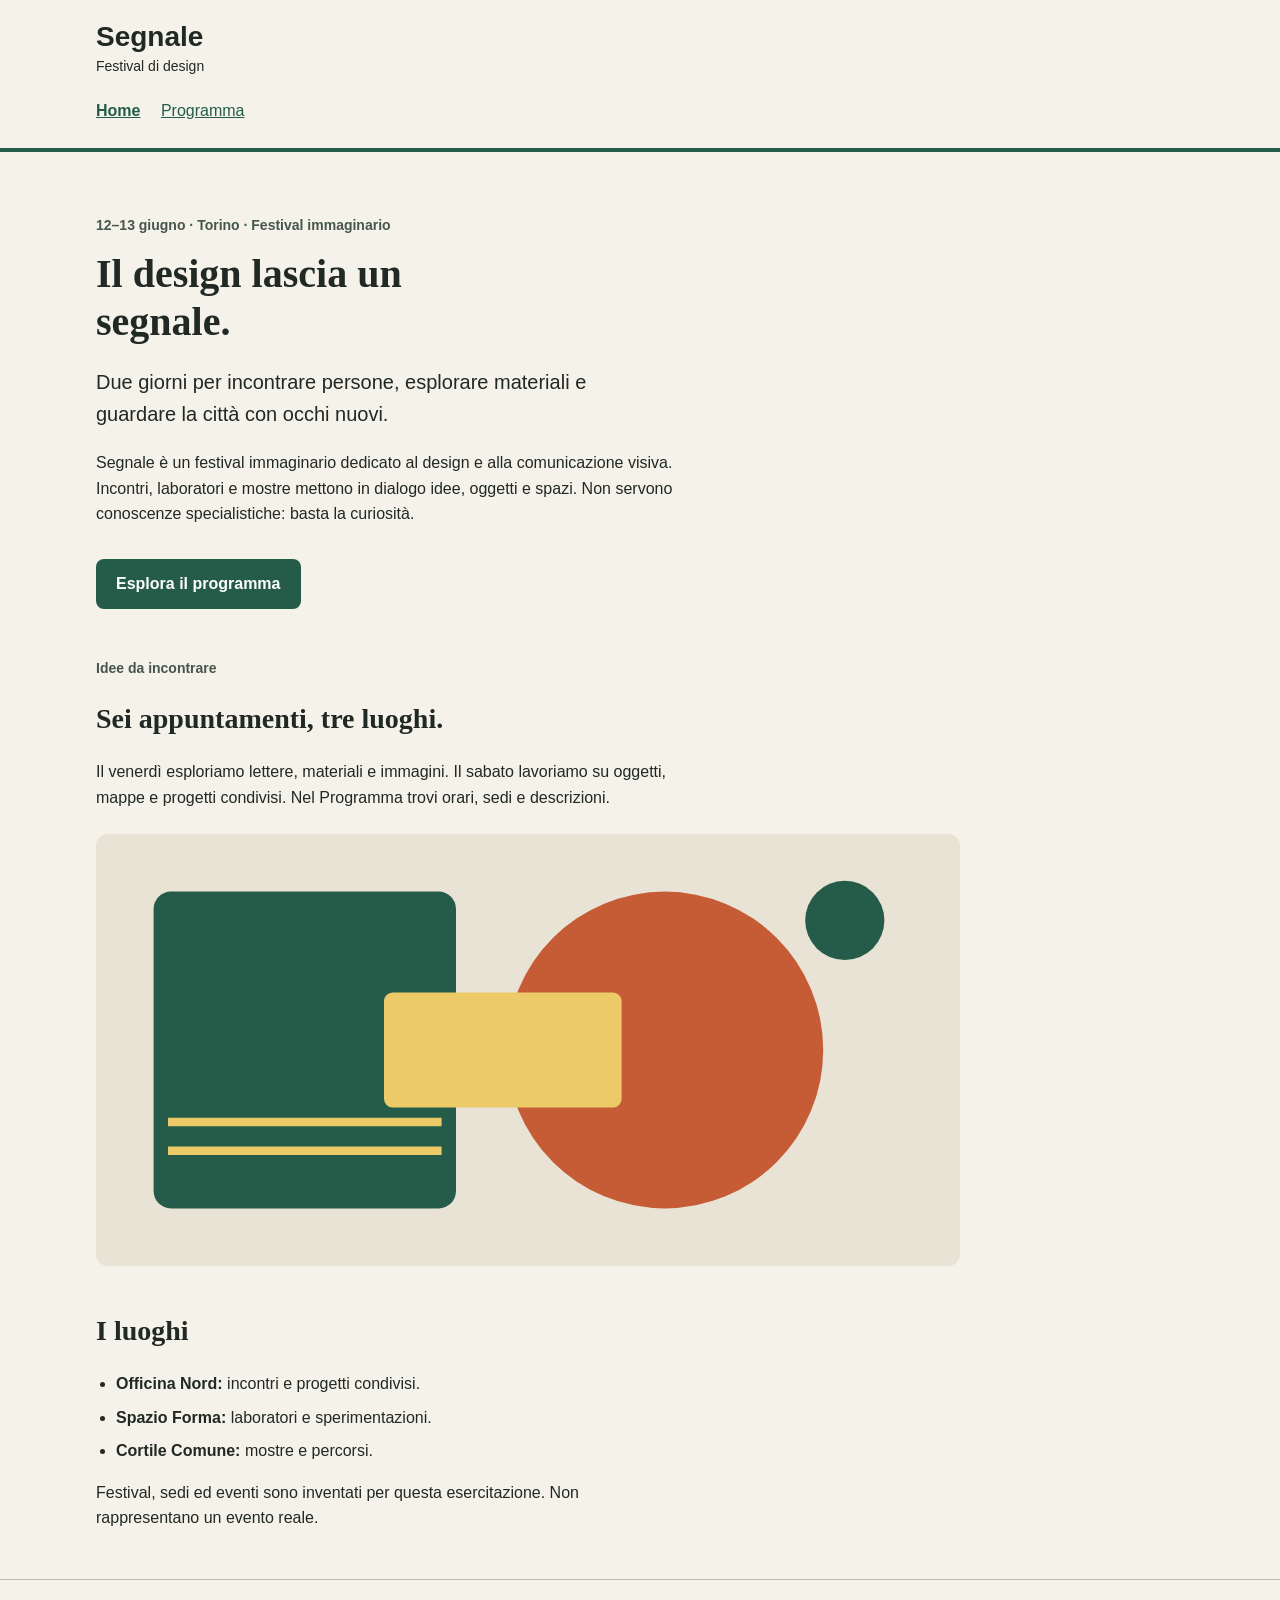
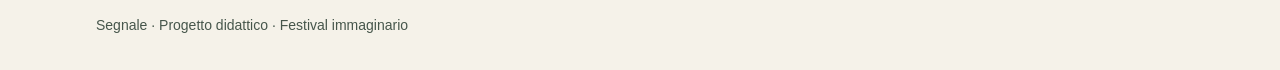
==== index.html @ 8daf419d "segnale" ====
<!doctype html>
<html lang="it">
<head>
  <meta charset="utf-8">
  <meta name="viewport" content="width=device-width, initial-scale=1">
  <title>Segnale — Festival di design</title>
  <link rel="stylesheet" href="style.css">
</head>
<body>
  <a class="skip-link" href="#contenuto">Vai al contenuto</a>
  <header class="site-header">
    <div class="container">
      <a class="brand" href="index.html">Segnale<span>Festival di design</span></a>
      <nav aria-label="Navigazione principale">
        <a href="index.html" aria-current="page">Home</a>
        <!-- Da completare: collegare questa voce alla pagina Programma. -->
        <a href="programma.html">Programma</a>
      </nav>
    </div>
  </header>

  <main id="contenuto" class="container">
    <section class="intro" aria-labelledby="titolo-home">
      <p class="eyebrow">12–13 giugno · Torino · Festival immaginario</p>
      <h1 id="titolo-home">Il design lascia un segnale.</h1>
      <p class="lead">Due giorni per incontrare persone, esplorare materiali e guardare la città con occhi nuovi.</p>
      <p class="reading-text">Segnale è un festival immaginario dedicato al design e alla comunicazione visiva. Incontri, laboratori e mostre mettono in dialogo idee, oggetti e spazi. Non servono conoscenze specialistiche: basta la curiosità.</p>
      <!-- Da completare: anche questo collegamento deve aprire il Programma. -->
      <a class="button-link" href="programma.html">Esplora il programma</a>
    </section>

    <section class="content-section" aria-labelledby="titolo-festival">
      <p class="eyebrow">Idee da incontrare</p>
      <h2 id="titolo-festival">Sei appuntamenti, tre luoghi.</h2>
      <p class="reading-text">Il venerdì esploriamo lettere, materiali e immagini. Il sabato lavoriamo su oggetti, mappe e progetti condivisi. Nel Programma trovi orari, sedi e descrizioni.</p>
      <img class="festival-image" src="assets/festival.svg" alt="Composizione geometrica di cerchi e rettangoli nei colori del festival" width="1200" height="600">
    </section>

    <section class="content-section" aria-labelledby="titolo-luoghi">
      <h2 id="titolo-luoghi">I luoghi</h2>
      <ul class="venues">
        <li><strong>Officina Nord:</strong> incontri e progetti condivisi.</li>
        <li><strong>Spazio Forma:</strong> laboratori e sperimentazioni.</li>
        <li><strong>Cortile Comune:</strong> mostre e percorsi.</li>
      </ul>
      <p class="reading-text">Festival, sedi ed eventi sono inventati per questa esercitazione. Non rappresentano un evento reale.</p>
    </section>
  </main>

  <footer class="site-footer"><div class="container"><p>Segnale · Progetto didattico · Festival immaginario</p></div></footer>
</body>
</html>
---- style.css ----
/* Stile iniziale: tipografia, colori e variabili CSS sono già predisposti.
   Lavoreremo su collegamenti, CSS condiviso e disposizione delle schede. */

/* Scelte comuni: ogni regola usa var() per richiamarne il valore. */
:root {
  --colore-primario: #245c49;
  --colore-primario-scuro: #173f32;
  --colore-sfondo: #f5f2e9;
  --colore-testo: #202923;
  --font-testo: Arial, Helvetica, sans-serif;
  --font-titoli: Georgia, "Times New Roman", serif;
}

* {
  box-sizing: border-box;
}

body {
  margin: 0;
  background: var(--colore-sfondo);
  color: var(--colore-testo);
  font-family: var(--font-testo);
  font-size: 1rem;
  line-height: 1.6;
}

a {
  color: var(--colore-primario);
}

a:hover {
  text-decoration-thickness: 3px;
}

a:focus-visible {
  outline: 3px solid var(--colore-testo);
  outline-offset: 4px;
}

.container {
  width: 92%;
  max-width: 68rem;
  margin: 0 auto;
}

.site-header {
  padding: 1.25rem 0;
  border-bottom: 4px solid var(--colore-primario);
}

.brand {
  display: inline-block;
  color: var(--colore-testo);
  font-size: 1.75rem;
  font-weight: bold;
  line-height: 1.2;
  text-decoration: none;
}

.brand span {
  display: block;
  margin-top: 0.25rem;
  font-size: 0.875rem;
  font-weight: normal;
}

nav {
  margin-top: 1rem;
}

nav a {
  display: inline-block;
  margin-right: 1rem;
  padding: 0.25rem 0;
}

nav a[aria-current="page"] {
  font-weight: bold;
}

.intro {
  padding: 3rem 0 1rem;
}

.eyebrow,
.event-meta {
  color: #46564b;
  font-size: 0.875rem;
  font-weight: bold;
}

h1,
h2,
h3 {
  font-family: var(--font-titoli);
  line-height: 1.2;
}

h1 {
  max-width: 18ch;
  margin: 0.75rem 0 1.25rem;
  font-size: 2.5rem;
}

h2 {
  font-size: 1.75rem;
}

h3 {
  margin: 0.5rem 0 0.75rem;
  font-size: 1.375rem;
}

.lead {
  max-width: 48ch;
  font-size: 1.25rem;
}

.reading-text {
  max-width: 65ch;
}

.button-link {
  display: inline-block;
  margin-top: 1rem;
  padding: 0.75rem 1.25rem;
  border-radius: 0.5rem;
  background: var(--colore-primario);
  color: #ffffff;
  font-weight: bold;
  text-decoration: none;
}

.button-link:hover {
  background: var(--colore-primario-scuro);
}

.content-section {
  margin: 2rem 0 3rem;
}

.festival-image {
  display: block;
  width: 100%;
  max-width: 54rem;
  height: auto;
  margin-top: 1.5rem;
  border-radius: 0.75rem;
}

.venues {
  padding-left: 1.25rem;
}

.venues li {
  margin-bottom: 0.5rem;
}

.event-grid {
  display: grid;
  grid-template-columns: minmax(0, 1fr);
  gap: 1.5rem;
}

@media (min-width: 600px) {
  .event-grid {
    grid-template-columns: repeat(2, minmax(0, 1fr));
  }
}

.event-grid > .event-card {
  min-width: 0;
}

.event-body {
  overflow-wrap: anywhere;
}

.event-card {
  margin-bottom: 1.5rem;
  overflow: hidden;
  border: 1px solid #b7c0b7;
  border-radius: 0.75rem;
  background: #ffffff;
}

.event-card img {
  display: block;
  width: 100%;
  height: auto;
}

.event-body {
  padding: 1.25rem;
}

.event-body p:last-child {
  margin-bottom: 0;
}

.event-place {
  color: #46564b;
  font-size: 0.875rem;
}

.site-footer {
  padding: 1.25rem 0;
  border-top: 1px solid #b7c0b7;
  color: #46564b;
  font-size: 0.875rem;
}

.skip-link {
  position: absolute;
  top: -6rem;
  left: 1rem;
  padding: 0.75rem 1rem;
  background: #ffffff;
  color: var(--colore-testo);
}

.skip-link:focus {
  top: 1rem;
}

/* Qui aggiungeremo la media query durante la demo. */
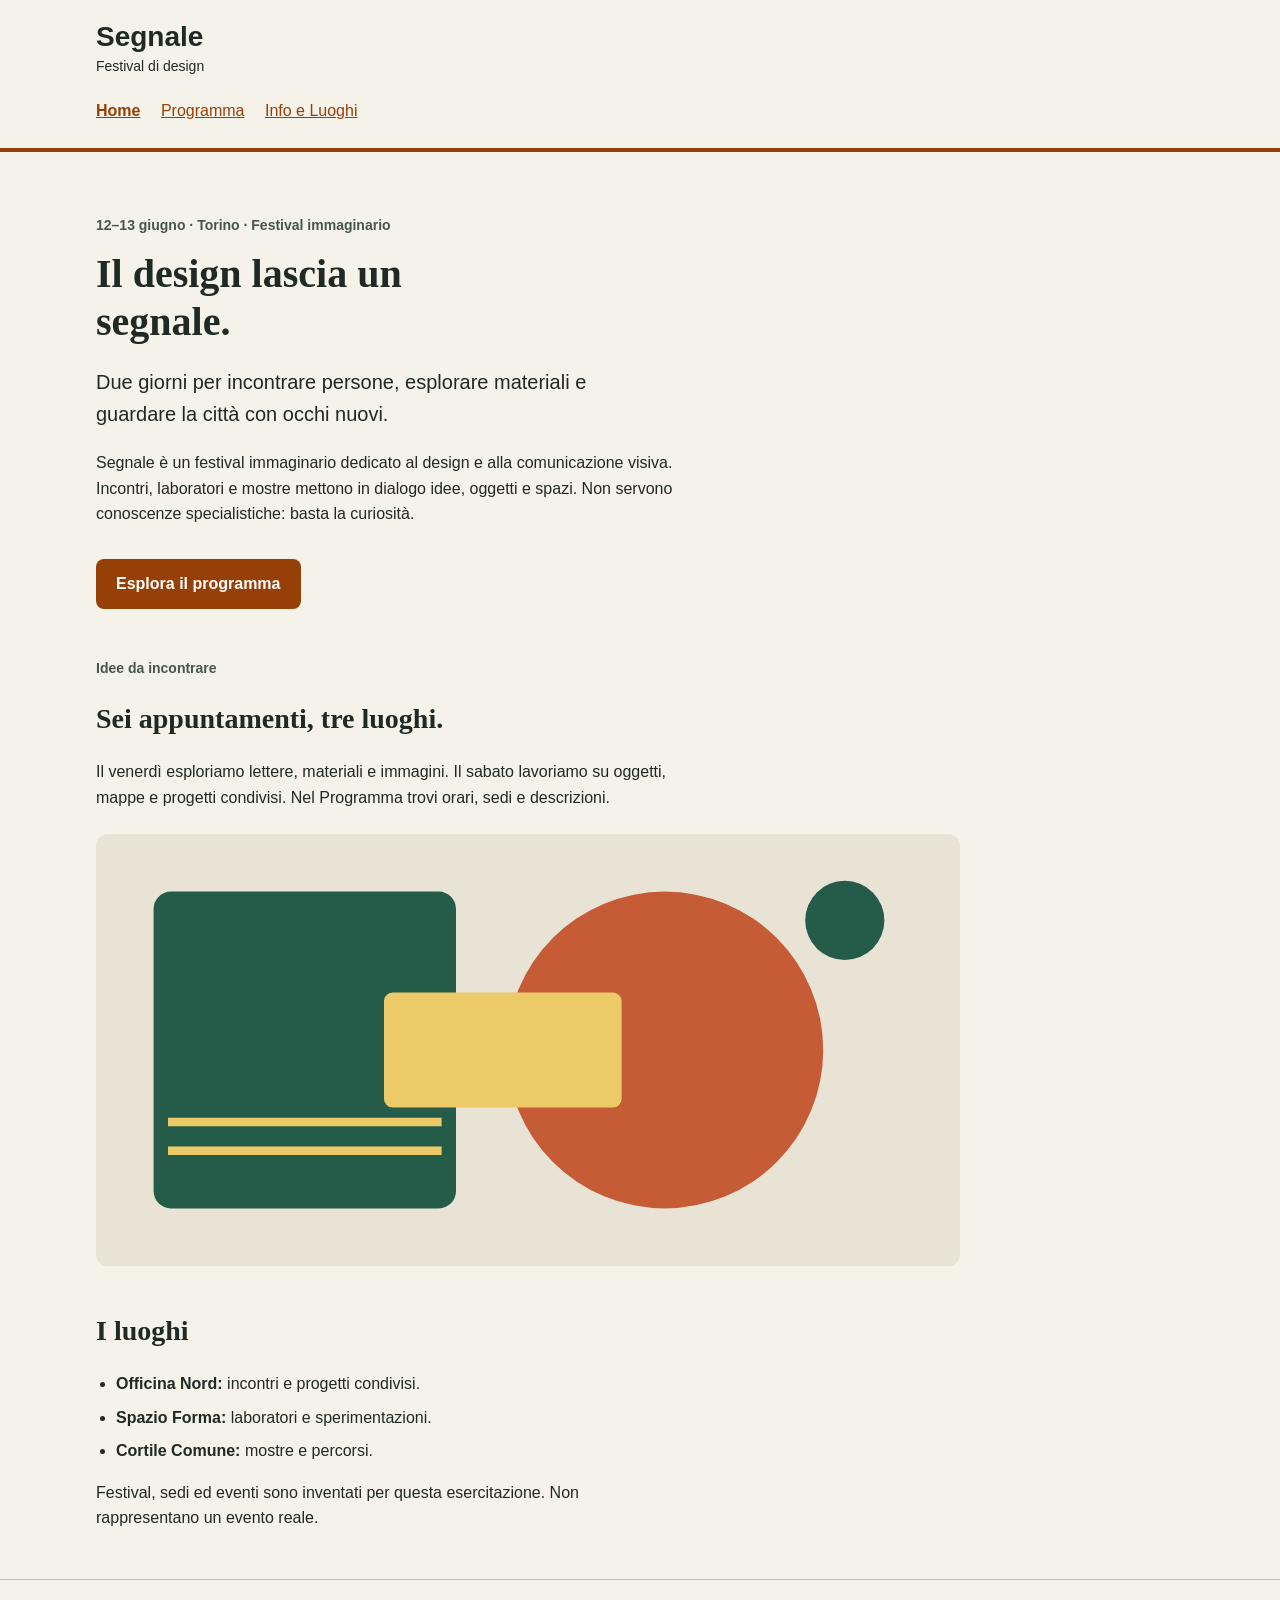
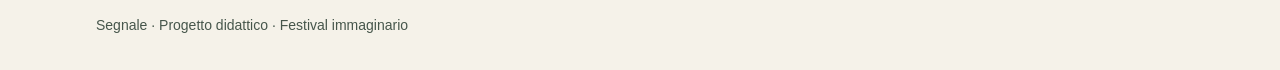
==== commit d622fa64: "aggiunta info.html" ====
--- a/index.html
+++ b/index.html
@@ -12,9 +12,9 @@
     <div class="container">
       <a class="brand" href="index.html">Segnale<span>Festival di design</span></a>
       <nav aria-label="Navigazione principale">
-        <a href="index.html" aria-current="page">Home</a>
-        <!-- Da completare: collegare questa voce alla pagina Programma. -->
+        <a href="programma.html" aria-current="page">Home</a>
         <a href="programma.html">Programma</a>
+        <a href="info-e-luoghi.html">Info e Luoghi</a>
       </nav>
     </div>
   </header>
--- a/style.css
+++ b/style.css
@@ -3,12 +3,12 @@
 
 /* Scelte comuni: ogni regola usa var() per richiamarne il valore. */
 :root {
-  --colore-primario: #245c49;
-  --colore-primario-scuro: #173f32;
+  --colore-primario: #964007;
+  --colore-primario-scuro: #54270a;
   --colore-sfondo: #f5f2e9;
   --colore-testo: #202923;
-  --font-testo: Arial, Helvetica, sans-serif;
-  --font-titoli: Georgia, "Times New Roman", serif;
+  --font-testo: Verdana, sans-serif;
+  --font-titoli: Palatino, "Book Antiqua", serif;
 }
 
 * {
@@ -168,6 +168,12 @@
   }
 }
 
+@media (min-width: 1024px) {
+  .event-grid {
+    grid-template-columns: repeat(3, minmax(0, 1fr));
+  }
+}
+
 .event-grid > .event-card {
   min-width: 0;
 }
@@ -191,7 +197,8 @@
 }
 
 .event-body {
-  padding: 1.25rem;
+  padding: 1.5rem;
+  
 }
 
 .event-body p:last-child {
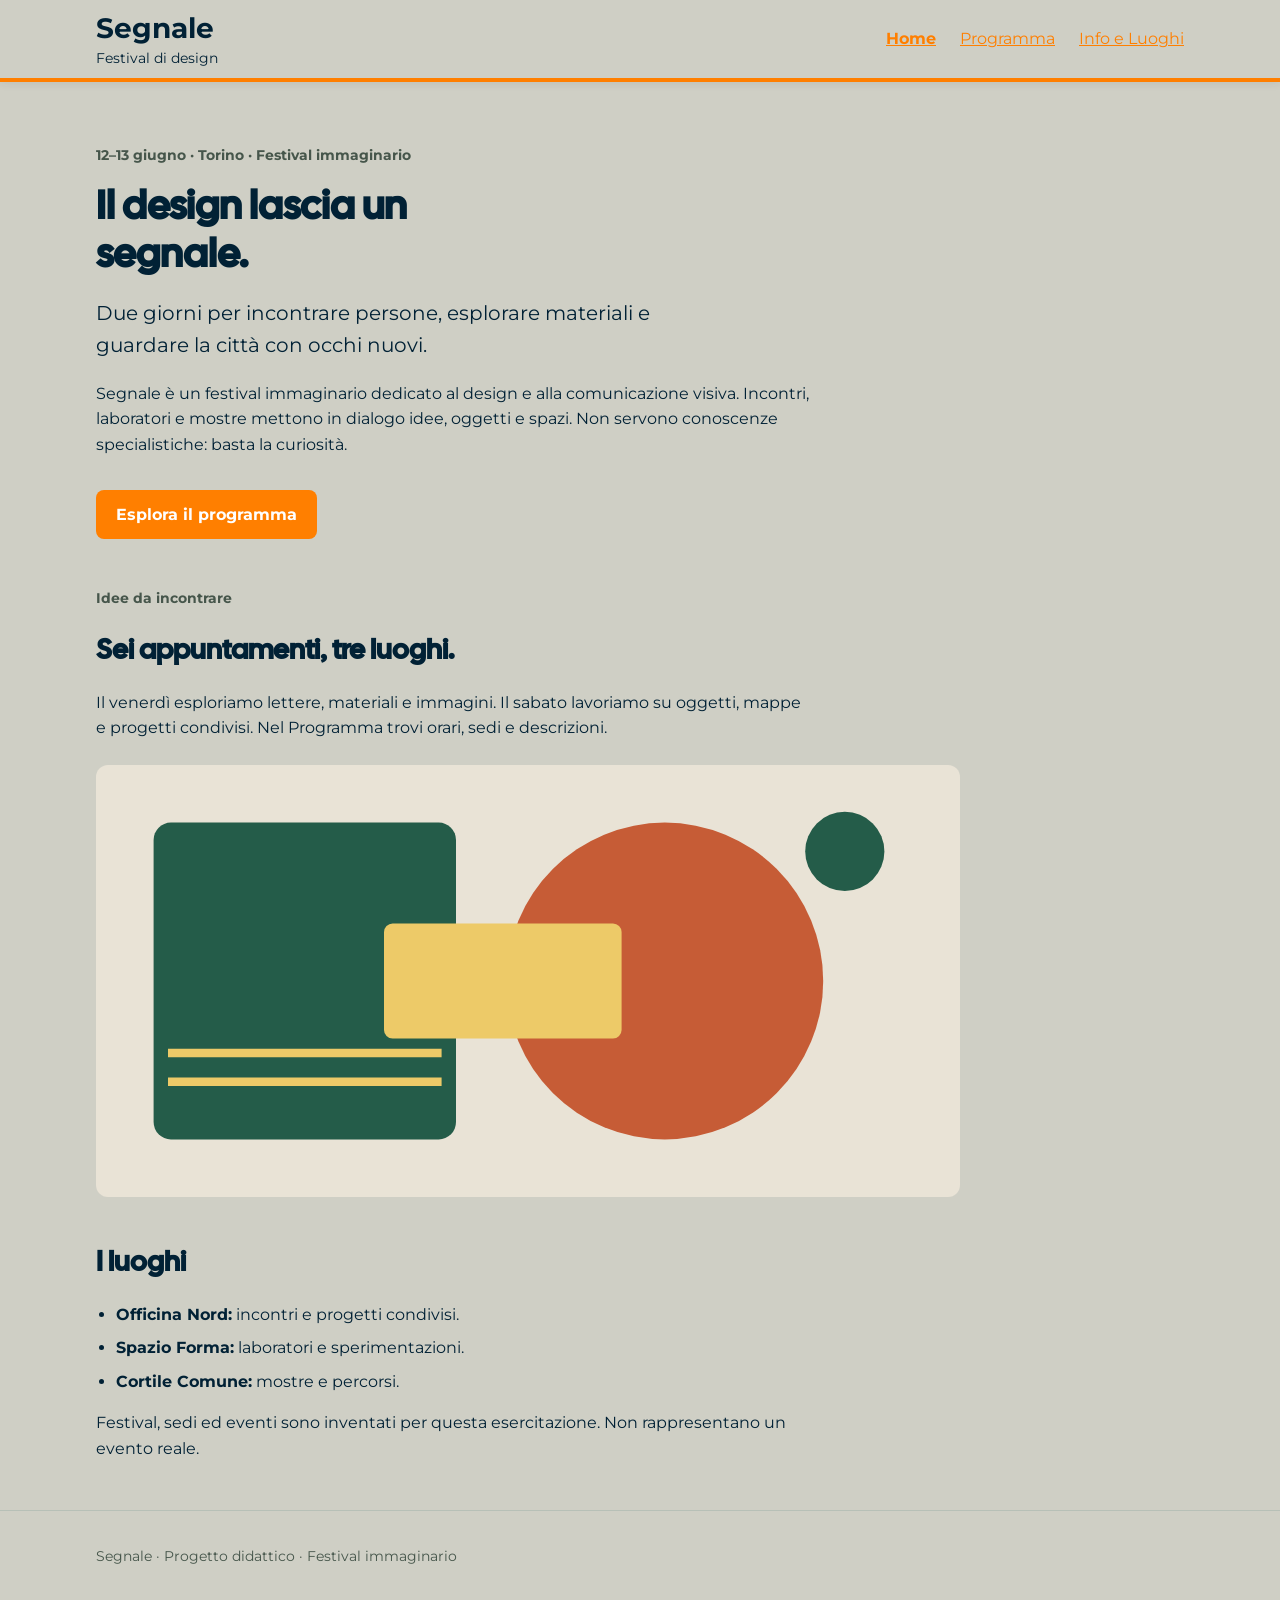
==== commit f5908e8e: "menu + font web" ====
--- a/index.html
+++ b/index.html
@@ -5,7 +5,11 @@
   <meta name="viewport" content="width=device-width, initial-scale=1">
   <title>Segnale — Festival di design</title>
   <link rel="stylesheet" href="style.css">
+  <link rel="preconnect" href="https://fonts.googleapis.com">
+  <link rel="preconnect" href="https://fonts.gstatic.com" crossorigin>
+  <link href="https://fonts.googleapis.com/css2?family=BBH+Bogle&family=Cal+Sans&family=Montserrat:ital,wght@0,100..900;1,100..900&display=swap" rel="stylesheet">
 </head>
+
 <body>
   <a class="skip-link" href="#contenuto">Vai al contenuto</a>
   <header class="site-header">
--- a/style.css
+++ b/style.css
@@ -3,12 +3,12 @@
 
 /* Scelte comuni: ogni regola usa var() per richiamarne il valore. */
 :root {
-  --colore-primario: #964007;
-  --colore-primario-scuro: #54270a;
-  --colore-sfondo: #f5f2e9;
-  --colore-testo: #202923;
-  --font-testo: Verdana, sans-serif;
-  --font-titoli: Palatino, "Book Antiqua", serif;
+  --colore-primario: #FF7F00;
+  --colore-primario-scuro: #FE3E00;
+  --colore-sfondo: #CFCFC5;
+  --colore-testo: #012135;
+  --font-testo: "Montserrat", sans-serif;
+  --font-titoli: "Cal Sans", sans-serif;
 }
 
 * {
@@ -44,10 +44,14 @@
 }
 
 .site-header {
-  padding: 1.25rem 0;
+  position: sticky;
+  top: 0;
+  z-index: 1100;
+  padding: 0.75rem 0;
+  background: var(--colore-sfondo);
   border-bottom: 4px solid var(--colore-primario);
-}
-
+  box-shadow: 0 2px 8px rgba(32, 41, 35, 0.08);
+}
 .brand {
   display: inline-block;
   color: var(--colore-testo);
@@ -64,13 +68,17 @@
   font-weight: normal;
 }
 
+/* Navigazione: sotto 600px in colonna */
 nav {
+  display: flex;
+  flex-direction: column;
+  align-items: flex-start;
+  gap: 0.5rem;
   margin-top: 1rem;
 }
 
 nav a {
   display: inline-block;
-  margin-right: 1rem;
   padding: 0.25rem 0;
 }
 
@@ -198,7 +206,6 @@
 
 .event-body {
   padding: 1.5rem;
-  
 }
 
 .event-body p:last-child {
@@ -230,4 +237,142 @@
   top: 1rem;
 }
 
-/* Qui aggiungeremo la media query durante la demo. */
+/* ==========================================================================
+   Galleria Swiper — Sedi del festival
+   ========================================================================== */
+
+.galleria-sedi {
+  position: relative;
+  padding-bottom: 3rem; /* Lascia spazio ai pallini di paginazione */
+}
+
+.slide-sede {
+  margin: 0;
+  display: flex;
+  flex-direction: column;
+  background: #ffffff;
+  border: 1px solid #b7c0b7;
+  border-radius: 0.75rem;
+  overflow: hidden;
+}
+
+.slide-sede img {
+  width: 100%;
+  aspect-ratio: 16 / 9;
+  object-fit: cover;
+  display: block;
+}
+
+.slide-sede figcaption {
+  padding: 1.5rem;
+}
+
+.slide-sede h3 {
+  margin: 0 0 0.5rem 0;
+  color: var(--colore-testo);
+}
+
+.slide-sede p {
+  margin: 0;
+  font-size: 0.95rem;
+  line-height: 1.5;
+  color: var(--colore-testo);
+}
+
+.galleria-sedi .swiper-button-prev,
+.galleria-sedi .swiper-button-next {
+  color: var(--colore-primario);
+  background: rgba(255, 255, 255, 0.9);
+  width: 2.5rem;
+  height: 2.5rem;
+  border-radius: 50%;
+  border: 1px solid #b7c0b7;
+  transition: background-color 0.2s ease, color 0.2s ease;
+}
+
+.galleria-sedi .swiper-button-prev:hover,
+.galleria-sedi .swiper-button-next:hover {
+  background: var(--colore-primario);
+  color: #ffffff;
+}
+
+.galleria-sedi .swiper-button-prev::after,
+.galleria-sedi .swiper-button-next::after {
+  font-size: 1rem;
+  font-weight: bold;
+}
+
+/* Pallini della paginazione Swiper */
+.galleria-sedi .swiper-pagination-bullet {
+  background: #b7c0b7;
+  opacity: 1;
+}
+
+.galleria-sedi .swiper-pagination-bullet-active {
+  background: var(--colore-primario);
+}
+
+.mappa-contenitore {
+  width: 100%;
+  margin-top: 1.5rem;
+}
+
+#mappa-sedi {
+  display: block;
+  width: 100%;
+  height: 360px;
+  border: 1px solid #b7c0b7;
+  border-radius: 0.75rem;
+}
+
+@media (min-width: 768px) {
+  #mappa-sedi {
+    height: 480px;
+  }
+}
+
+.indirizzi-sedi {
+  display: grid;
+  grid-template-columns: 1fr;
+  gap: 1rem;
+  width: 100%;
+  padding: 0;
+  list-style: none;
+}
+
+@media (min-width: 768px) {
+  .indirizzi-sedi {
+    grid-template-columns: repeat(3, minmax(0, 1fr));
+  }
+}
+
+.indirizzi-sedi li {
+  display: flex;
+  flex-direction: column;
+  gap: 0.25rem;
+  padding: 1.25rem;
+  border: 1px solid #b7c0b7;
+  border-radius: 0.75rem;
+  background: #ffffff;
+}
+
+/* ==========================================================================
+   Navigazione responsive: da 600px in su collegamenti in riga
+   ========================================================================== */
+
+@media (min-width: 600px) {
+  .site-header .container {
+    display: flex;
+    justify-content: space-between;
+    align-items: center;
+    flex-wrap: wrap;
+    gap: 1rem;
+  }
+
+  nav {
+    flex-direction: row;
+    align-items: center;
+    gap: 1.5rem;
+    margin-top: 0;
+  }
+}
